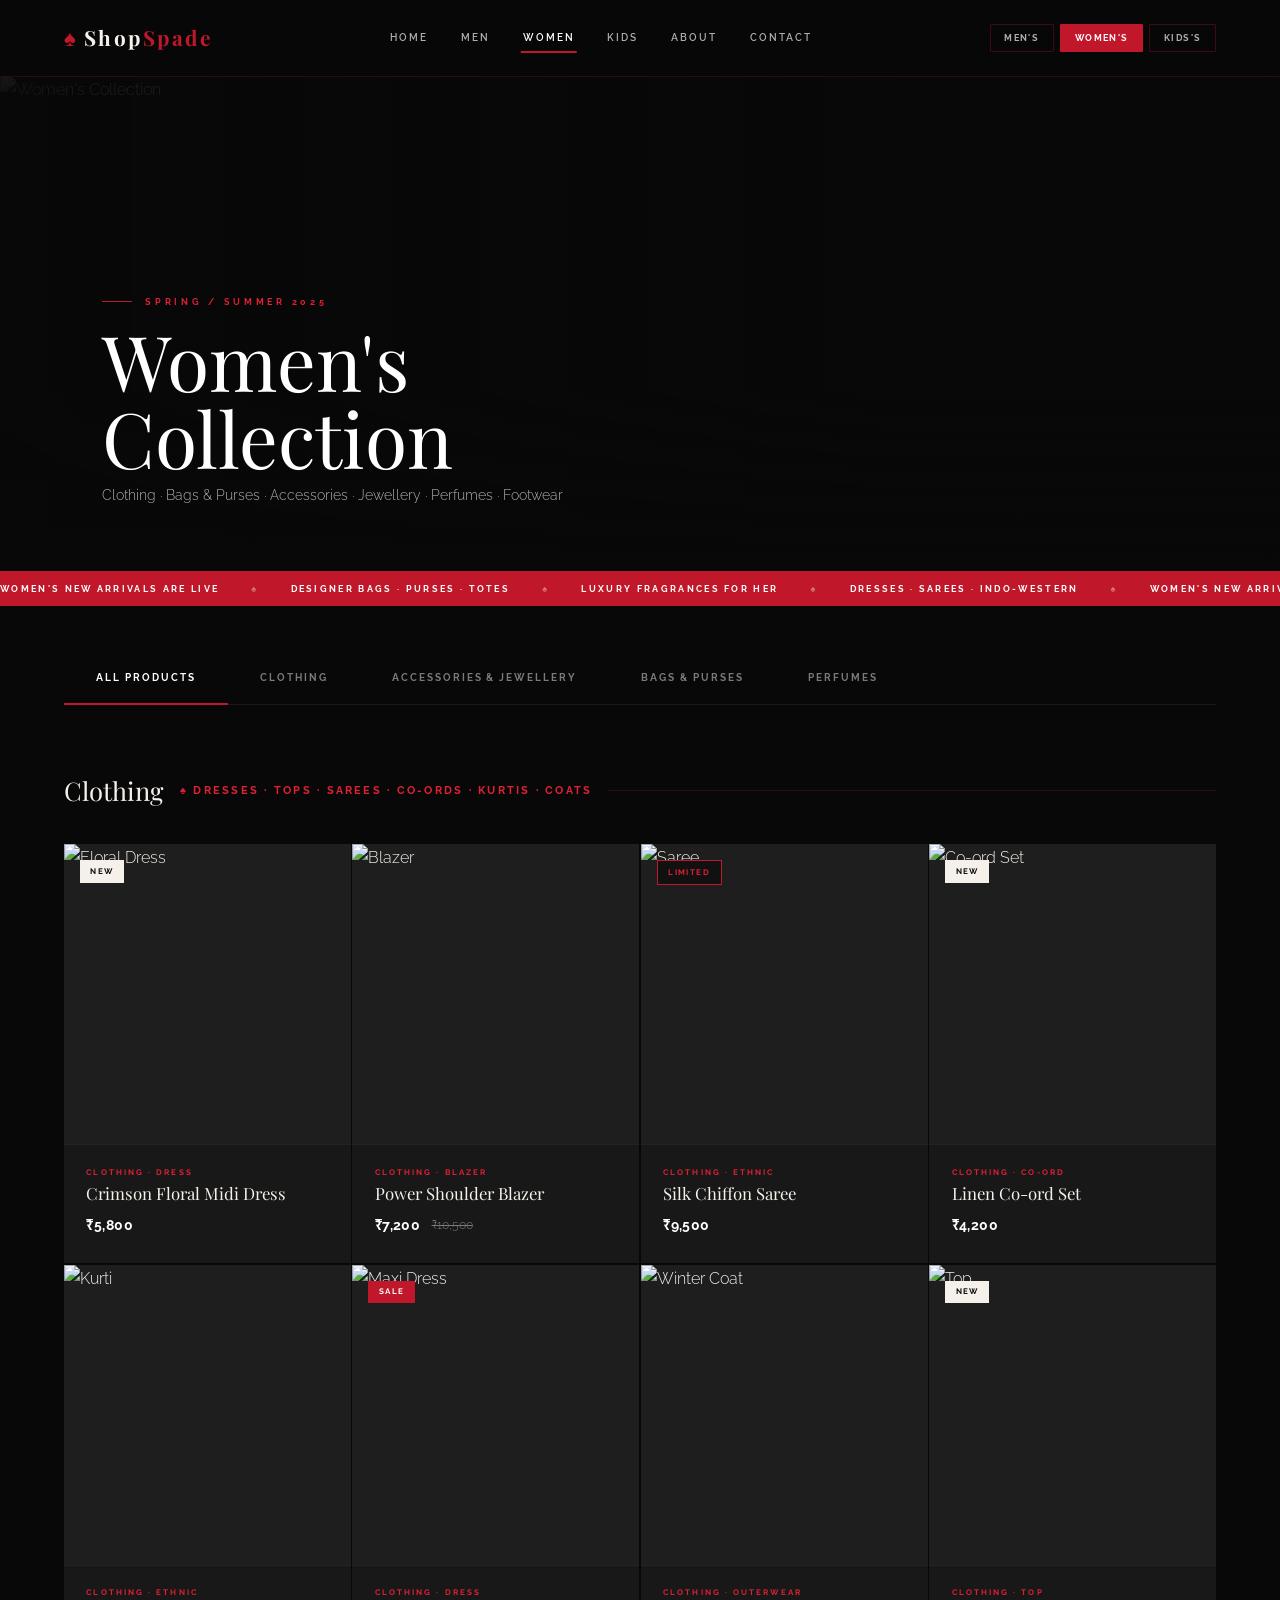
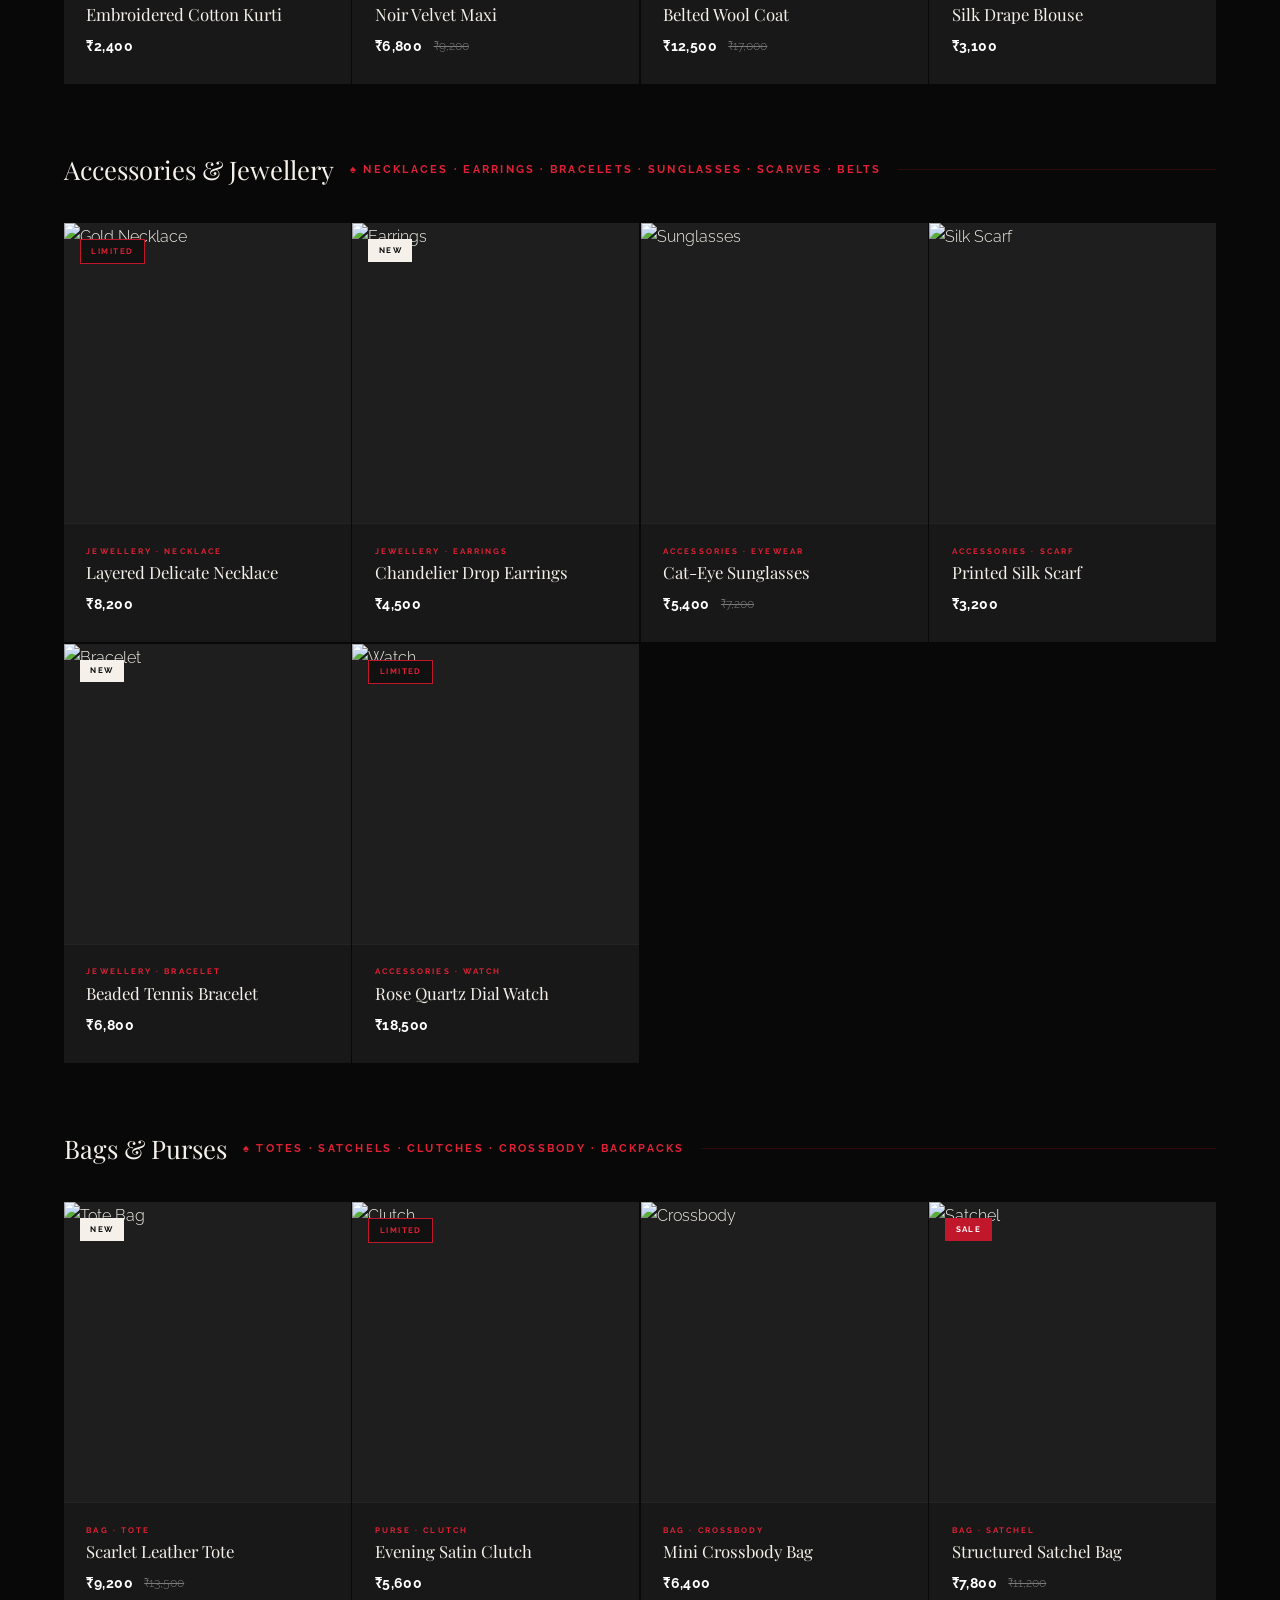
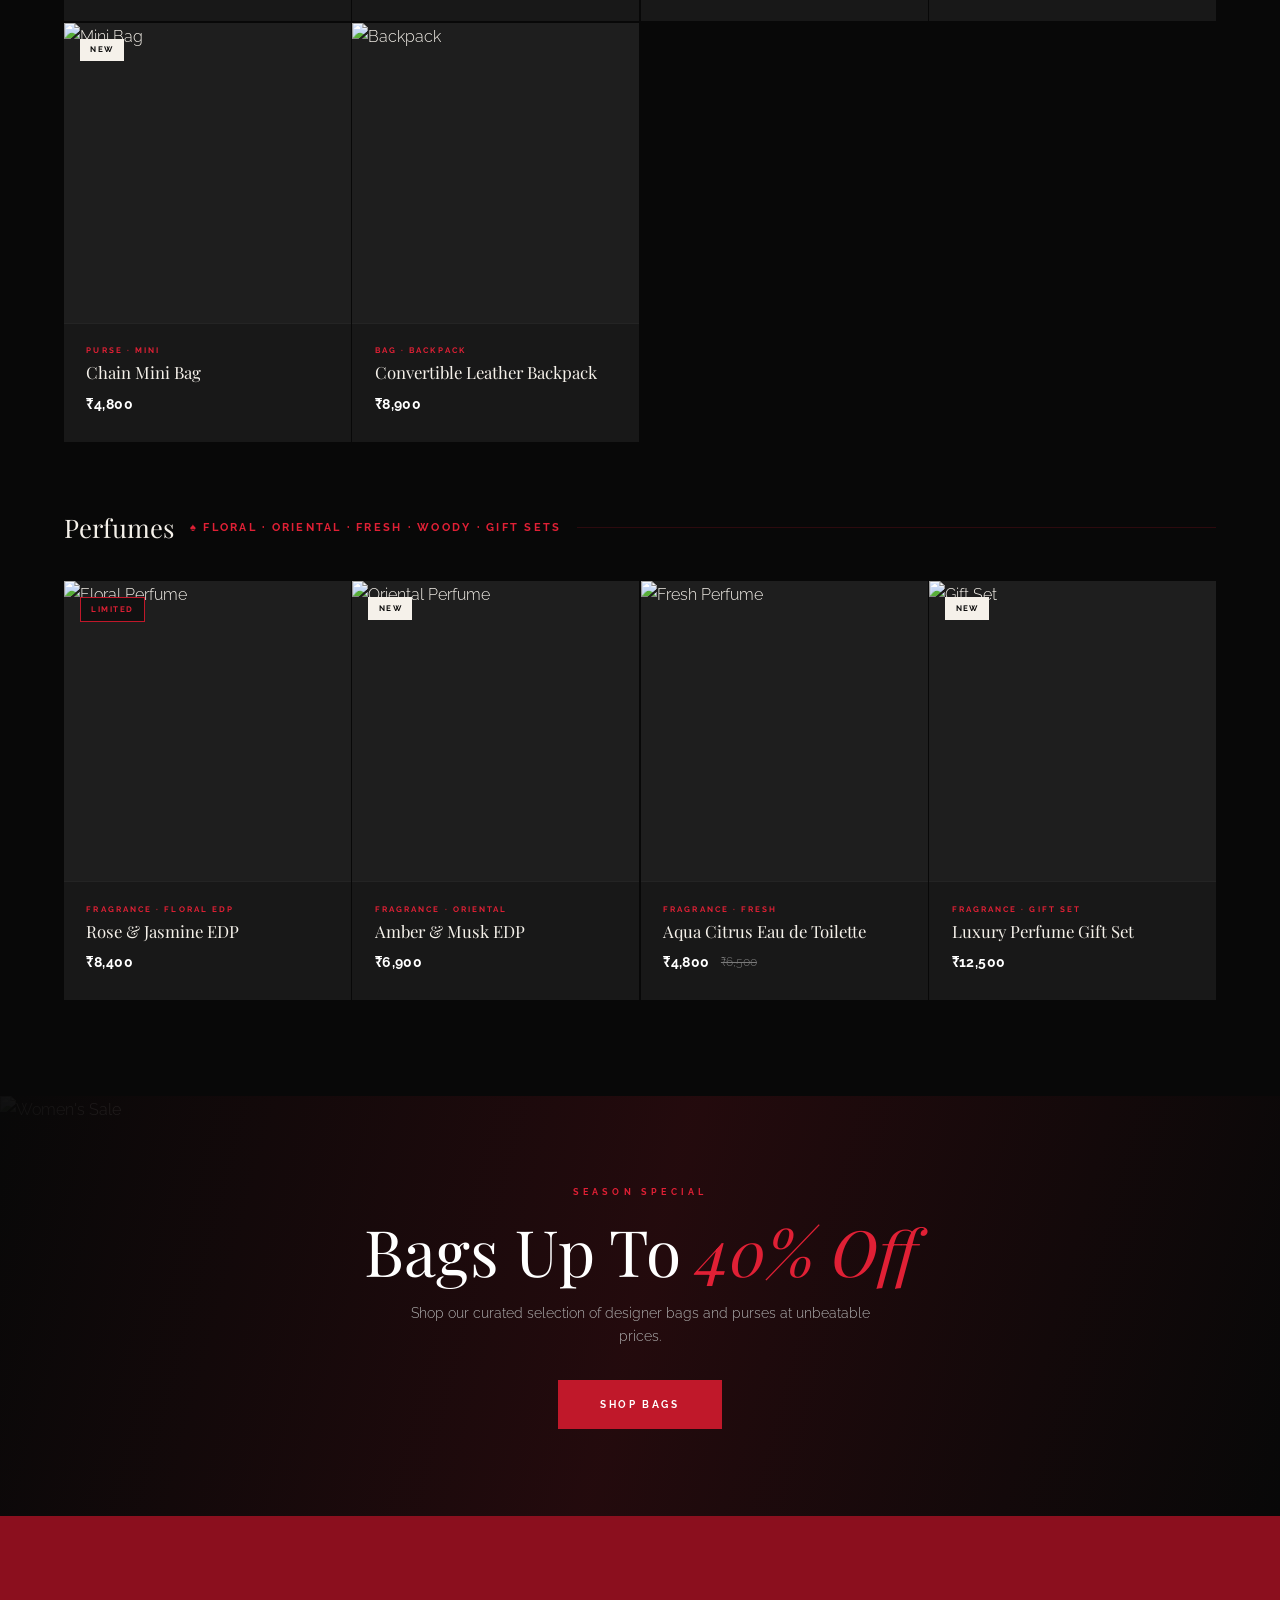
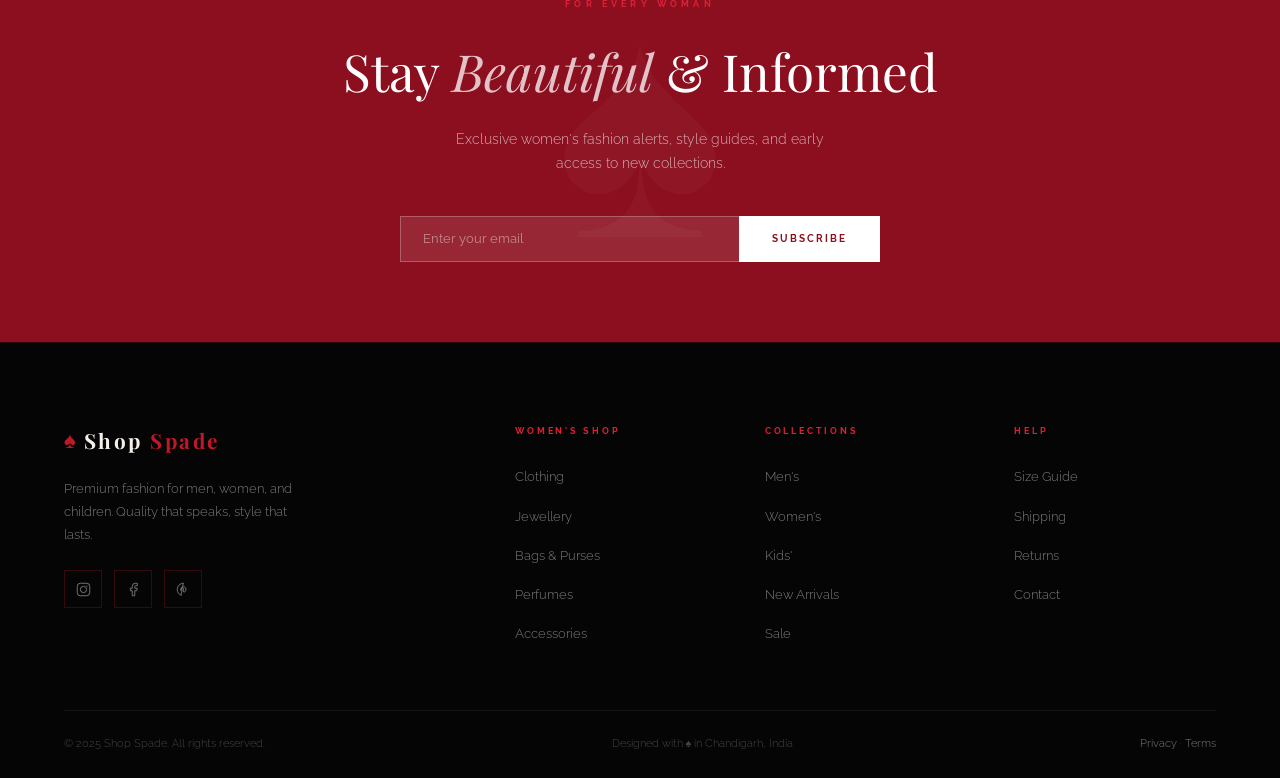
==== womens.html @ 718532b7 "Add files via upload" ====
<!DOCTYPE html>
<html lang="en">

<head>
  <meta charset="UTF-8" />
  <meta name="viewport" content="width=device-width, initial-scale=1.0" />
  <title>Women's Collection — Shop Spade</title>
  <link rel="preconnect" href="https://fonts.googleapis.com" />
  <link rel="preconnect" href="https://fonts.gstatic.com" crossorigin />
  <link
    href="https://fonts.googleapis.com/css2?family=Playfair+Display:ital,wght@0,300;0,400;0,700;1,300;1,400&family=Raleway:wght@200;300;400;600;700&display=swap"
    rel="stylesheet" />
  <link rel="stylesheet" href="style.css" />
</head>

<body>

  <input type="checkbox" id="nav-toggle" class="nav-toggle" />

  <!-- Navbar -->
  <header class="navbar">
    <div class="nav-inner">
      <a href="index.html" class="logo">
        <span class="logo-symbol">♠</span>
        <span class="logo-text">Shop<span>Spade</span></span>
      </a>
      <nav class="nav-links">
        <a href="index.html">Home</a>
        <a href="mens.html">Men</a>
        <a href="womens.html" class="active">Women</a>
        <a href="kids.html">Kids</a>
        <a href="index.html#about">About</a>
        <a href="index.html#contact">Contact</a>
      </nav>
      <div class="nav-sections">
        <a href="mens.html">Men's</a>
        <a href="womens.html" class="active">Women's</a>
        <a href="kids.html">Kids's</a>
      </div>
      <label for="nav-toggle" class="hamburger">
        <span></span><span></span><span></span>
      </label>
    </div>
  </header>

  <!-- Section Hero -->
  <section class="section-hero">
    <img src="https://images.unsplash.com/photo-1483985988355-763728e1935b?w=1600&q=80" alt="Women's Collection" />
    <div class="section-hero-content">
      <p class="section-hero-label">Spring / Summer 2025</p>
      <h1 class="section-hero-title">Women's<br />Collection</h1>
      <p class="section-hero-sub">Clothing · Bags & Purses · Accessories · Jewellery · Perfumes · Footwear</p>
    </div>
  </section>

  <!-- Marquee -->
  <div class="marquee-strip">
    <div class="marquee-track">
      <span>Women's New Arrivals Are Live</span><span class="sep"> ♠ </span>
      <span>Designer Bags · Purses · Totes</span><span class="sep"> ♠ </span>
      <span>Luxury Fragrances for Her</span><span class="sep"> ♠ </span>
      <span>Dresses · Sarees · Indo-Western</span><span class="sep"> ♠ </span>
      <span>Women's New Arrivals Are Live</span><span class="sep"> ♠ </span>
      <span>Designer Bags · Purses · Totes</span><span class="sep"> ♠ </span>
      <span>Luxury Fragrances for Her</span><span class="sep"> ♠ </span>
      <span>Dresses · Sarees · Indo-Western</span><span class="sep"> ♠ </span>
    </div>
  </div>

  <!-- Category Tabs -->
  <input type="radio" id="cat-all" name="womens-cat" class="cat-radio" checked />
  <input type="radio" id="cat-cloth" name="womens-cat" class="cat-radio" />
  <input type="radio" id="cat-acc" name="womens-cat" class="cat-radio" />
  <input type="radio" id="cat-bag" name="womens-cat" class="cat-radio" />
  <input type="radio" id="cat-perf" name="womens-cat" class="cat-radio" />

  <div class="cat-tabs">
    <div class="cat-tabs-inner">
      <label class="cat-label" for="cat-all">All Products</label>
      <label class="cat-label" for="cat-cloth">Clothing</label>
      <label class="cat-label" for="cat-acc">Accessories & Jewellery</label>
      <label class="cat-label" for="cat-bag">Bags & Purses</label>
      <label class="cat-label" for="cat-perf">Perfumes</label>
    </div>
  </div>

  <!-- All Products -->
  <section class="cat-section">
    <div class="cat-section-inner">

      <!-- Clothing -->
      <h2 class="cat-group-title">Clothing <span>♠ Dresses · Tops · Sarees · Co-ords · Kurtis · Coats</span></h2>
      <div class="product-grid" style="margin-bottom:4rem;">

        <article class="product-card">
          <div class="product-img-wrap">
            <img src="assets/Crimson-Floral-Midi-Dress.jpg" alt="Floral Dress" />
            <div class="product-overlay"><button class="btn-overlay">Add to Cart</button></div>
            <span class="product-badge badge-new">New</span>
          </div>
          <div class="product-info">
            <p class="product-category">Clothing · Dress</p>
            <h3 class="product-name">Crimson Floral Midi Dress</h3>
            <div class="product-pricing"><span class="product-price">₹5,800</span></div>
          </div>
        </article>

        <article class="product-card">
          <div class="product-img-wrap">
            <img src="assets/Power-Shoulder-Blazer.jpg" alt="Blazer" />
            <div class="product-overlay"><button class="btn-overlay">Add to Cart</button></div>
          </div>
          <div class="product-info">
            <p class="product-category">Clothing · Blazer</p>
            <h3 class="product-name">Power Shoulder Blazer</h3>
            <div class="product-pricing"><span class="product-price">₹7,200</span><span
                class="product-price-old">₹10,500</span></div>
          </div>
        </article>

        <article class="product-card">
          <div class="product-img-wrap">
            <img src="assets/Silk-Chiffon-Saree.jpg" alt="Saree" />
            <div class="product-overlay"><button class="btn-overlay">Add to Cart</button></div>
            <span class="product-badge badge-limit">Limited</span>
          </div>
          <div class="product-info">
            <p class="product-category">Clothing · Ethnic</p>
            <h3 class="product-name">Silk Chiffon Saree</h3>
            <div class="product-pricing"><span class="product-price">₹9,500</span></div>
          </div>
        </article>

        <article class="product-card">
          <div class="product-img-wrap">
            <img src="assets/Linen-Co-ord-Set.jpg" alt="Co-ord Set" />
            <div class="product-overlay"><button class="btn-overlay">Add to Cart</button></div>
            <span class="product-badge badge-new">New</span>
          </div>
          <div class="product-info">
            <p class="product-category">Clothing · Co-ord</p>
            <h3 class="product-name">Linen Co-ord Set</h3>
            <div class="product-pricing"><span class="product-price">₹4,200</span></div>
          </div>
        </article>

        <article class="product-card">
          <div class="product-img-wrap">
            <img src="assets/Embroidered-Cotton-Kurti.jpg" alt="Kurti" />
            <div class="product-overlay"><button class="btn-overlay">Add to Cart</button></div>
          </div>
          <div class="product-info">
            <p class="product-category">Clothing · Ethnic</p>
            <h3 class="product-name">Embroidered Cotton Kurti</h3>
            <div class="product-pricing"><span class="product-price">₹2,400</span></div>
          </div>
        </article>

        <article class="product-card">
          <div class="product-img-wrap">
            <img src="assets/Noir-Velvet-Maxi.jpg" alt="Maxi Dress" />
            <div class="product-overlay"><button class="btn-overlay">Add to Cart</button></div>
            <span class="product-badge badge-sale">Sale</span>
          </div>
          <div class="product-info">
            <p class="product-category">Clothing · Dress</p>
            <h3 class="product-name">Noir Velvet Maxi</h3>
            <div class="product-pricing"><span class="product-price">₹6,800</span><span
                class="product-price-old">₹9,200</span></div>
          </div>
        </article>

        <article class="product-card">
          <div class="product-img-wrap">
            <img src="assets/Belted-Wool-Coat.jpg" alt="Winter Coat" />
            <div class="product-overlay"><button class="btn-overlay">Add to Cart</button></div>
          </div>
          <div class="product-info">
            <p class="product-category">Clothing · Outerwear</p>
            <h3 class="product-name">Belted Wool Coat</h3>
            <div class="product-pricing"><span class="product-price">₹12,500</span><span
                class="product-price-old">₹17,000</span></div>
          </div>
        </article>

        <article class="product-card">
          <div class="product-img-wrap">
            <img src="assets/Silk-Drape-Blouse.jpg" alt="Top" />
            <div class="product-overlay"><button class="btn-overlay">Add to Cart</button></div>
            <span class="product-badge badge-new">New</span>
          </div>
          <div class="product-info">
            <p class="product-category">Clothing · Top</p>
            <h3 class="product-name">Silk Drape Blouse</h3>
            <div class="product-pricing"><span class="product-price">₹3,100</span></div>
          </div>
        </article>

      </div>

      <!-- Accessories & Jewellery -->
      <h2 class="cat-group-title">Accessories & Jewellery <span>♠ Necklaces · Earrings · Bracelets · Sunglasses ·
          Scarves · Belts</span></h2>
      <div class="product-grid" style="margin-bottom:4rem;">

        <article class="product-card">
          <div class="product-img-wrap">
            <img src="assets/Layered-Delicate-Necklace.jpg" alt="Gold Necklace" />
            <div class="product-overlay"><button class="btn-overlay">Add to Cart</button></div>
            <span class="product-badge badge-limit">Limited</span>
          </div>
          <div class="product-info">
            <p class="product-category">Jewellery · Necklace</p>
            <h3 class="product-name">Layered Delicate Necklace</h3>
            <div class="product-pricing"><span class="product-price">₹8,200</span></div>
          </div>
        </article>

        <article class="product-card">
          <div class="product-img-wrap">
            <img src="assets/Chandelier-Drop-Earrings.jpg" alt="Earrings" />
            <div class="product-overlay"><button class="btn-overlay">Add to Cart</button></div>
            <span class="product-badge badge-new">New</span>
          </div>
          <div class="product-info">
            <p class="product-category">Jewellery · Earrings</p>
            <h3 class="product-name">Chandelier Drop Earrings</h3>
            <div class="product-pricing"><span class="product-price">₹4,500</span></div>
          </div>
        </article>

        <article class="product-card">
          <div class="product-img-wrap">
            <img src="assets/Cat-Eye-Sunglasses.jpg" alt="Sunglasses" />
            <div class="product-overlay"><button class="btn-overlay">Add to Cart</button></div>
          </div>
          <div class="product-info">
            <p class="product-category">Accessories · Eyewear</p>
            <h3 class="product-name">Cat-Eye Sunglasses</h3>
            <div class="product-pricing"><span class="product-price">₹5,400</span><span
                class="product-price-old">₹7,200</span></div>
          </div>
        </article>

        <article class="product-card">
          <div class="product-img-wrap">
            <img src="assets/Printed-Silk-Scarf.jpg" alt="Silk Scarf" />
            <div class="product-overlay"><button class="btn-overlay">Add to Cart</button></div>
          </div>
          <div class="product-info">
            <p class="product-category">Accessories · Scarf</p>
            <h3 class="product-name">Printed Silk Scarf</h3>
            <div class="product-pricing"><span class="product-price">₹3,200</span></div>
          </div>
        </article>

        <article class="product-card">
          <div class="product-img-wrap">
            <img src="assets/Beaded-Tennis-Bracelet.jpg" alt="Bracelet" />
            <div class="product-overlay"><button class="btn-overlay">Add to Cart</button></div>
            <span class="product-badge badge-new">New</span>
          </div>
          <div class="product-info">
            <p class="product-category">Jewellery · Bracelet</p>
            <h3 class="product-name">Beaded Tennis Bracelet</h3>
            <div class="product-pricing"><span class="product-price">₹6,800</span></div>
          </div>
        </article>

        <article class="product-card">
          <div class="product-img-wrap">
            <img src="assets/Rose-Quartz-Dial-Watch.jpg" alt="Watch" />
            <div class="product-overlay"><button class="btn-overlay">Add to Cart</button></div>
            <span class="product-badge badge-limit">Limited</span>
          </div>
          <div class="product-info">
            <p class="product-category">Accessories · Watch</p>
            <h3 class="product-name">Rose Quartz Dial Watch</h3>
            <div class="product-pricing"><span class="product-price">₹18,500</span></div>
          </div>
        </article>

      </div>

      <!-- Bags & Purses -->
      <h2 class="cat-group-title">Bags & Purses <span>♠ Totes · Satchels · Clutches · Crossbody · Backpacks</span></h2>
      <div class="product-grid" style="margin-bottom:4rem;">

        <article class="product-card">
          <div class="product-img-wrap">
            <img src="assets/Scarlet-Leather-Tote.jpg" alt="Tote Bag" />
            <div class="product-overlay"><button class="btn-overlay">Add to Cart</button></div>
            <span class="product-badge badge-new">New</span>
          </div>
          <div class="product-info">
            <p class="product-category">Bag · Tote</p>
            <h3 class="product-name">Scarlet Leather Tote</h3>
            <div class="product-pricing"><span class="product-price">₹9,200</span><span
                class="product-price-old">₹13,500</span></div>
          </div>
        </article>

        <article class="product-card">
          <div class="product-img-wrap">
            <img src="assets/Evening-Satin-Clutch.jpg" alt="Clutch" />
            <div class="product-overlay"><button class="btn-overlay">Add to Cart</button></div>
            <span class="product-badge badge-limit">Limited</span>
          </div>
          <div class="product-info">
            <p class="product-category">Purse · Clutch</p>
            <h3 class="product-name">Evening Satin Clutch</h3>
            <div class="product-pricing"><span class="product-price">₹5,600</span></div>
          </div>
        </article>

        <article class="product-card">
          <div class="product-img-wrap">
            <img src="assets/Mini-Crossbody-Bag.jpg" alt="Crossbody" />
            <div class="product-overlay"><button class="btn-overlay">Add to Cart</button></div>
          </div>
          <div class="product-info">
            <p class="product-category">Bag · Crossbody</p>
            <h3 class="product-name">Mini Crossbody Bag</h3>
            <div class="product-pricing"><span class="product-price">₹6,400</span></div>
          </div>
        </article>

        <article class="product-card">
          <div class="product-img-wrap">
            <img src="assets/Structured-Satchel-Bag.jpg" alt="Satchel" />
            <div class="product-overlay"><button class="btn-overlay">Add to Cart</button></div>
            <span class="product-badge badge-sale">Sale</span>
          </div>
          <div class="product-info">
            <p class="product-category">Bag · Satchel</p>
            <h3 class="product-name">Structured Satchel Bag</h3>
            <div class="product-pricing"><span class="product-price">₹7,800</span><span
                class="product-price-old">₹11,200</span></div>
          </div>
        </article>

        <article class="product-card">
          <div class="product-img-wrap">
            <img src="assets/Chain-Mini-Bag.jpg" alt="Mini Bag" />
            <div class="product-overlay"><button class="btn-overlay">Add to Cart</button></div>
            <span class="product-badge badge-new">New</span>
          </div>
          <div class="product-info">
            <p class="product-category">Purse · Mini</p>
            <h3 class="product-name">Chain Mini Bag</h3>
            <div class="product-pricing"><span class="product-price">₹4,800</span></div>
          </div>
        </article>

        <article class="product-card">
          <div class="product-img-wrap">
            <img src="assets/Convertible-Leather-Backpack.jpg" alt="Backpack" />
            <div class="product-overlay"><button class="btn-overlay">Add to Cart</button></div>
          </div>
          <div class="product-info">
            <p class="product-category">Bag · Backpack</p>
            <h3 class="product-name">Convertible Leather Backpack</h3>
            <div class="product-pricing"><span class="product-price">₹8,900</span></div>
          </div>
        </article>

      </div>

      <!-- Perfumes -->
      <h2 class="cat-group-title">Perfumes <span>♠ Floral · Oriental · Fresh · Woody · Gift Sets</span></h2>
      <div class="product-grid">

        <article class="product-card">
          <div class="product-img-wrap">
            <img src="assets/Rose-Jasmine-EDP.jpg" alt="Floral Perfume" />
            <div class="product-overlay"><button class="btn-overlay">Add to Cart</button></div>
            <span class="product-badge badge-limit">Limited</span>
          </div>
          <div class="product-info">
            <p class="product-category">Fragrance · Floral EDP</p>
            <h3 class="product-name">Rose & Jasmine EDP</h3>
            <div class="product-pricing"><span class="product-price">₹8,400</span></div>
          </div>
        </article>

        <article class="product-card">
          <div class="product-img-wrap">
            <img src="assets/Amber-Musk-EDP.jpg" alt="Oriental Perfume" />
            <div class="product-overlay"><button class="btn-overlay">Add to Cart</button></div>
            <span class="product-badge badge-new">New</span>
          </div>
          <div class="product-info">
            <p class="product-category">Fragrance · Oriental</p>
            <h3 class="product-name">Amber & Musk EDP</h3>
            <div class="product-pricing"><span class="product-price">₹6,900</span></div>
          </div>
        </article>

        <article class="product-card">
          <div class="product-img-wrap">
            <img src="assets/Aqua-Citrus-EDT.jpg" alt="Fresh Perfume" />
            <div class="product-overlay"><button class="btn-overlay">Add to Cart</button></div>
          </div>
          <div class="product-info">
            <p class="product-category">Fragrance · Fresh</p>
            <h3 class="product-name">Aqua Citrus Eau de Toilette</h3>
            <div class="product-pricing"><span class="product-price">₹4,800</span><span
                class="product-price-old">₹6,500</span></div>
          </div>
        </article>

        <article class="product-card">
          <div class="product-img-wrap">
            <img src="assets/Luxury-Perfume-Gift-Set.jpg" alt="Gift Set" />
            <div class="product-overlay"><button class="btn-overlay">Add to Cart</button></div>
            <span class="product-badge badge-new">New</span>
          </div>
          <div class="product-info">
            <p class="product-category">Fragrance · Gift Set</p>
            <h3 class="product-name">Luxury Perfume Gift Set</h3>
            <div class="product-pricing"><span class="product-price">₹12,500</span></div>
          </div>
        </article>

      </div>
    </div>
  </section>

  <!-- Featured Banner -->
  <div class="featured-banner">
    <img src="https://images.unsplash.com/photo-1490481651871-ab68de25d43d?w=1600&q=80" alt="Women's Sale" />
    <div class="featured-banner-content">
      <p class="featured-banner-eyebrow">Season Special</p>
      <h2 class="featured-banner-title">Bags Up To <em>40% Off</em></h2>
      <p class="featured-banner-sub">Shop our curated selection of designer bags and purses at unbeatable prices.</p>
      <a href="#" class="btn-primary">Shop Bags</a>
    </div>
  </div>

  <!-- Newsletter -->
  <section class="newsletter">
    <p class="featured-banner-eyebrow">For Every Woman</p>
    <h2 class="newsletter-title">Stay <em>Beautiful</em> &amp; Informed</h2>
    <p class="newsletter-sub">Exclusive women's fashion alerts, style guides, and early access to new collections.</p>
    <form class="newsletter-form" action="#" method="post">
      <input type="email" placeholder="Enter your email" />
      <button type="submit">Subscribe</button>
    </form>
  </section>

  <!-- Footer -->
  <footer class="footer">
    <div class="footer-inner">
      <div class="footer-brand footer-col">
        <a href="index.html" class="logo"><span class="logo-symbol">♠</span><span class="logo-text">Shop
            <span>Spade</span></span></a>
        <p class="footer-tagline">Premium fashion for men, women, and children. Quality that speaks, style that lasts.
        </p>
        <div class="social-icons">
          <a href="#" class="social-icon" aria-label="Instagram"><svg viewBox="0 0 24 24" fill="none"
              stroke="currentColor" stroke-width="1.5">
              <rect x="2" y="2" width="20" height="20" rx="5" />
              <circle cx="12" cy="12" r="5" />
              <circle cx="17.5" cy="6.5" r="1" fill="currentColor" stroke="none" />
            </svg></a>
          <a href="#" class="social-icon" aria-label="Facebook"><svg viewBox="0 0 24 24" fill="none"
              stroke="currentColor" stroke-width="1.5">
              <path d="M18 2h-3a5 5 0 0 0-5 5v3H7v4h3v8h4v-8h3l1-4h-4V7a1 1 0 0 1 1-1h3z" />
            </svg></a>
          <a href="#" class="social-icon" aria-label="Pinterest"><svg viewBox="0 0 24 24" fill="none"
              stroke="currentColor" stroke-width="1.5">
              <path
                d="M12 2C6.477 2 2 6.477 2 12c0 4.236 2.636 7.855 6.356 9.312-.088-.791-.167-2.005.035-2.868.181-.78 1.172-4.97 1.172-4.97s-.299-.598-.299-1.482c0-1.388.806-2.428 1.808-2.428.852 0 1.265.64 1.265 1.408 0 .858-.546 2.141-.828 3.33-.236.995.499 1.806 1.476 1.806 1.772 0 2.945-2.285 2.945-4.985 0-2.056-1.388-3.57-3.888-3.57-2.83 0-4.598 2.117-4.598 4.482 0 .815.24 1.388.617 1.833z" />
            </svg></a>
        </div>
      </div>
      <div class="footer-col">
        <h4>Women's Shop</h4>
        <ul>
          <li><a href="#">Clothing</a></li>
          <li><a href="#">Jewellery</a></li>
          <li><a href="#">Bags & Purses</a></li>
          <li><a href="#">Perfumes</a></li>
          <li><a href="#">Accessories</a></li>
        </ul>
      </div>
      <div class="footer-col">
        <h4>Collections</h4>
        <ul>
          <li><a href="mens.html">Men's</a></li>
          <li><a href="womens.html">Women's</a></li>
          <li><a href="kids.html">Kids'</a></li>
          <li><a href="#">New Arrivals</a></li>
          <li><a href="#">Sale</a></li>
        </ul>
      </div>
      <div class="footer-col">
        <h4>Help</h4>
        <ul>
          <li><a href="#">Size Guide</a></li>
          <li><a href="#">Shipping</a></li>
          <li><a href="#">Returns</a></li>
          <li><a href="index.html#contact">Contact</a></li>
        </ul>
      </div>
    </div>
    <div class="footer-bottom">
      <p>&copy; 2025 Shop Spade. All rights reserved.</p>
      <p>Designed with ♠ in Chandigarh, India</p>
      <p><a href="#">Privacy</a> · <a href="#">Terms</a></p>
    </div>
  </footer>

</body>

</html>
---- style.css ----
/* CSS Variables */
:root {
  --black: #080808;
  --black-soft: #111111;
  --black-card: #181818;
  --black-mid: #1e1e1e;
  --red: #c0182a;
  --red-light: #e02035;
  --red-deep: #8b0f1e;
  --red-glow: rgba(192, 24, 42, 0.25);
  --ivory: #f5f1ea;
  --ivory-dim: #ebe5d8;
  --white: #ffffff;
  --grey: #7a7a7a;
  --grey-light: #b0b0b0;
  --grey-mid: #444444;

  --font-display: 'Playfair Display', Georgia, serif;
  --font-ui: 'Raleway', sans-serif;

  --shadow-red: 0 0 60px rgba(192, 24, 42, 0.2);
  --shadow-card: 0 12px 60px rgba(0, 0, 0, 0.6);
  --shadow-sm: 0 4px 20px rgba(0, 0, 0, 0.4);
  --radius: 2px;
  --transition: 0.38s cubic-bezier(0.4, 0, 0.2, 1);
  --transition-fast: 0.2s ease;
}

/* Reset & Base */
*,
*::before,
*::after {
  box-sizing: border-box;
  margin: 0;
  padding: 0;
}

html {
  scroll-behavior: smooth;
  font-size: 16px;
}

body {
  background: var(--black);
  color: var(--ivory);
  font-family: var(--font-ui);
  font-weight: 300;
  line-height: 1.7;
  overflow-x: hidden;
}

img {
  display: block;
  width: 100%;
  height: 100%;
  object-fit: cover;
}

a {
  text-decoration: none;
  color: inherit;
}

button {
  cursor: pointer;
  border: none;
  background: none;
  font-family: inherit;
}

ul {
  list-style: none;
}

/* Shared Typography */
.section-label {
  font-family: var(--font-ui);
  font-size: 0.6rem;
  font-weight: 700;
  letter-spacing: 0.4em;
  text-transform: uppercase;
  color: var(--red-light);
  margin-bottom: 0.8rem;
  display: block;
}

.section-title {
  font-family: var(--font-display);
  font-size: clamp(2rem, 4vw, 3.5rem);
  font-weight: 400;
  line-height: 1.1;
  color: var(--ivory);
  margin-bottom: 1rem;
}

.section-title em {
  font-style: italic;
  color: var(--red-light);
}

/* .light modifier kept for backward compat — same as default now */
.section-title.light {
  color: var(--ivory);
}

.section-title.light em {
  color: var(--red-light);
}

/* dark-bg variant for sections with light backgrounds */
.section-title.dark {
  color: var(--black-soft);
}

.title-rule {
  display: flex;
  align-items: center;
  gap: 1rem;
  margin-bottom: 3.5rem;
}

.title-rule span {
  flex: 1;
  height: 1px;
  background: var(--red);
  opacity: 0.25;
}

.title-rule .ri {
  color: var(--red);
  font-size: 0.7rem;
  font-weight: 700;
  letter-spacing: 0.1em;
}

.title-rule.light span {
  background: var(--ivory);
  opacity: 0.15;
}

.title-rule.light .ri {
  color: var(--red-light);
}

.section-header {
  text-align: center;
  margin-bottom: 4rem;
}

.section-header .title-rule {
  justify-content: center;
  max-width: 320px;
  margin: 0 auto;
}

/* Buttons */
.btn-primary {
  display: inline-flex;
  align-items: center;
  gap: 0.6rem;
  padding: 0.9rem 2.6rem;
  background: var(--red);
  color: var(--white);
  border: 1px solid var(--red);
  font-family: var(--font-ui);
  font-size: 0.65rem;
  font-weight: 700;
  letter-spacing: 0.25em;
  text-transform: uppercase;
  transition: background var(--transition), border-color var(--transition), color var(--transition), transform var(--transition-fast), box-shadow var(--transition);
  position: relative;
  overflow: hidden;
  cursor: pointer;
}

/* Wipe animation: red-light slides in from left on hover */
.btn-primary::after {
  content: '';
  position: absolute;
  inset: 0;
  background: var(--red-light);
  transform: scaleX(0);
  transform-origin: right;
  transition: transform var(--transition);
  z-index: 0;
}

.btn-primary:hover::after {
  transform: scaleX(1);
  transform-origin: left;
}

.btn-primary span,
.btn-primary {
  position: relative;
  z-index: 1;
}

.btn-primary:hover {
  transform: translateY(-2px);
  box-shadow: 0 8px 30px var(--red-glow);
}

.btn-outline {
  display: inline-flex;
  align-items: center;
  gap: 0.5rem;
  padding: 0.8rem 2.2rem;
  background: transparent;
  color: var(--red-light);
  border: 1px solid var(--red);
  font-family: var(--font-ui);
  font-size: 0.65rem;
  font-weight: 700;
  letter-spacing: 0.2em;
  text-transform: uppercase;
  transition: background var(--transition), color var(--transition), transform var(--transition-fast);
}

.btn-outline:hover {
  background: var(--red);
  color: var(--white);
  transform: translateY(-2px);
}

.btn-ghost {
  display: inline-flex;
  align-items: center;
  gap: 0.5rem;
  padding: 0.7rem 2rem;
  background: transparent;
  color: var(--ivory);
  border: 1px solid rgba(245, 241, 234, 0.3);
  font-family: var(--font-ui);
  font-size: 0.65rem;
  font-weight: 600;
  letter-spacing: 0.2em;
  text-transform: uppercase;
  transition: border-color var(--transition), color var(--transition);
}

.btn-ghost:hover {
  border-color: var(--red-light);
  color: var(--red-light);
}

/* Navbar */
.nav-toggle {
  display: none;
}

.navbar {
  position: fixed;
  top: 0;
  left: 0;
  right: 0;
  z-index: 1000;
  padding: 0 5%;
  background: rgba(8, 8, 8, 0.97);
  backdrop-filter: blur(16px);
  -webkit-backdrop-filter: blur(16px);
  border-bottom: 1px solid rgba(192, 24, 42, 0.2);
  /* Navbar slides down on page load */
  animation: nav-drop 0.6s ease both;
}

@keyframes nav-drop {

  /* Navbar slides down from top on page load */
  from {
    transform: translateY(-100%);
    opacity: 0;
  }

  to {
    transform: translateY(0);
    opacity: 1;
  }
}

.nav-inner {
  max-width: 1400px;
  margin: 0 auto;
  display: flex;
  align-items: center;
  justify-content: space-between;
  height: 76px;
  gap: 2rem;
}

.logo {
  display: flex;
  align-items: center;
  gap: 0.5rem;
  flex-shrink: 0;
  transition: opacity var(--transition-fast);
}

.logo:hover {
  opacity: 0.8;
}

.logo-symbol {
  color: var(--red);
  font-size: 1.4rem;
  line-height: 1;
}

.logo-text {
  font-family: var(--font-display);
  font-size: 1.3rem;
  font-weight: 700;
  letter-spacing: 0.12em;
  color: var(--ivory);
}

.logo-text span {
  color: var(--red);
}

.nav-links {
  display: flex;
  gap: 0.25rem;
  align-items: center;
  flex: 1;
  justify-content: center;
}

.nav-links a {
  font-size: 0.62rem;
  font-weight: 600;
  letter-spacing: 0.2em;
  text-transform: uppercase;
  color: var(--grey-light);
  padding: 0.4rem 0.9rem;
  position: relative;
  transition: color var(--transition);
}

/* Underline grows from centre on hover */
.nav-links a::after {
  content: '';
  position: absolute;
  bottom: 0;
  left: 50%;
  width: 0;
  height: 2px;
  background: var(--red);
  transform: translateX(-50%);
  transition: width var(--transition);
}

.nav-links a:hover,
.nav-links a.active {
  color: var(--white);
}

.nav-links a:hover::after,
.nav-links a.active::after {
  width: 70%;
}

/* Section nav pills */
.nav-sections {
  display: flex;
  gap: 0.4rem;
  align-items: center;
}

.nav-sections a {
  font-size: 0.58rem;
  font-weight: 700;
  letter-spacing: 0.15em;
  text-transform: uppercase;
  padding: 0.35rem 0.85rem;
  border: 1px solid rgba(192, 24, 42, 0.3);
  color: var(--grey-light);
  transition: all var(--transition);
  border-radius: 1px;
}

.nav-sections a:hover,
.nav-sections a.active {
  background: var(--red);
  border-color: var(--red);
  color: var(--white);
}

/* Hamburger */
.hamburger {
  display: none;
  flex-direction: column;
  gap: 5px;
  cursor: pointer;
  padding: 6px;
  z-index: 10;
}

.hamburger span {
  display: block;
  width: 26px;
  height: 1.5px;
  background: var(--red-light);
  transition: var(--transition);
}

/* Marquee */
.marquee-strip {
  background: var(--red);
  overflow: hidden;
  padding: 0.6rem 0;
}

.marquee-track {
  display: flex;
  gap: 2rem;
  white-space: nowrap;
  /* Smooth left-scroll loop */
  animation: marquee 30s linear infinite;
  width: max-content;
}

/* Pause marquee when hovered so users can read it */
.marquee-strip:hover .marquee-track {
  animation-play-state: paused;
}

.marquee-track span {
  font-size: 0.58rem;
  font-weight: 700;
  letter-spacing: 0.25em;
  text-transform: uppercase;
  color: var(--white);
}

.marquee-track .sep {
  color: rgba(255, 255, 255, 0.4);
}

@keyframes marquee {

  /* Horizontal scroll loop for marquee strip */
  from {
    transform: translateX(0);
  }

  to {
    transform: translateX(-50%);
  }
}

/* Hero */
.hero {
  min-height: 100vh;
  display: grid;
  grid-template-columns: 1fr 1fr;
  align-items: stretch;
  padding-top: 76px;
  overflow: hidden;
  position: relative;
}

.hero-left {
  display: flex;
  flex-direction: column;
  justify-content: center;
  padding: 5rem 5rem 5rem 8%;
  background: var(--black);
  position: relative;
  z-index: 2;
}

/* Diagonal slice between left text and right image */
.hero-left::after {
  content: '';
  position: absolute;
  top: 0;
  right: -60px;
  width: 120px;
  height: 100%;
  background: var(--black);
  clip-path: polygon(0 0, 40% 0, 100% 100%, 0 100%);
  z-index: 3;
}

.hero-right {
  position: relative;
  overflow: hidden;
}

.hero-right img {
  object-position: top center;
  filter: brightness(0.75) saturate(0.9);
  /* Subtle zoom-in as hero loads */
  animation: hero-img-zoom 1.4s ease both;
}

@keyframes hero-img-zoom {

  /* Background image gently zooms in on page load */
  from {
    transform: scale(1.06);
  }

  to {
    transform: scale(1);
  }
}

.hero-right::before {
  content: '';
  position: absolute;
  inset: 0;
  background: linear-gradient(to right, rgba(8, 8, 8, 0.6) 0%, transparent 60%);
  z-index: 1;
}

.hero-right::after {
  content: '';
  position: absolute;
  bottom: 0;
  left: 0;
  right: 0;
  height: 200px;
  background: linear-gradient(to top, var(--black), transparent);
  z-index: 1;
}

.hero-eyebrow {
  font-size: 0.58rem;
  font-weight: 700;
  letter-spacing: 0.45em;
  text-transform: uppercase;
  color: var(--red-light);
  margin-bottom: 1.5rem;
  display: flex;
  align-items: center;
  gap: 0.8rem;
}

.hero-eyebrow::before {
  content: '';
  width: 30px;
  height: 1px;
  background: var(--red);
}

.hero-title {
  font-family: var(--font-display);
  font-size: clamp(3rem, 5.5vw, 6rem);
  font-weight: 400;
  line-height: 1.02;
  color: var(--ivory);
  margin-bottom: 1.5rem;
}

.hero-title em {
  display: block;
  font-style: italic;
  color: var(--red-light);
}

.hero-title strong {
  display: block;
  font-weight: 700;
  color: var(--white);
}

.hero-sub {
  font-size: 0.88rem;
  color: var(--grey-light);
  max-width: 380px;
  line-height: 1.9;
  margin-bottom: 2.5rem;
}

.hero-ctas {
  display: flex;
  gap: 1rem;
  flex-wrap: wrap;
}

.hero-stats {
  display: flex;
  gap: 2.5rem;
  margin-top: 3.5rem;
  padding-top: 2.5rem;
  border-top: 1px solid rgba(192, 24, 42, 0.2);
}

.hero-stat-num {
  display: block;
  font-family: var(--font-display);
  font-size: 2rem;
  font-weight: 700;
  color: var(--red-light);
  line-height: 1;
  margin-bottom: 0.3rem;
}

.hero-stat-lbl {
  font-size: 0.58rem;
  font-weight: 600;
  letter-spacing: 0.2em;
  text-transform: uppercase;
  color: var(--grey);
}

/* Gateway */
.gateway {
  padding: 6rem 5%;
  background: var(--black-soft);
}

.gateway-grid {
  display: grid;
  grid-template-columns: repeat(3, 1fr);
  gap: 1.5rem;
  max-width: 1400px;
  margin: 0 auto;
}

.gateway-card {
  position: relative;
  height: 520px;
  overflow: hidden;
  cursor: pointer;
  display: block;
  /* Cards fade-up as they appear */
  animation: fade-up 0.7s ease both;
}

.gateway-card:nth-child(1) {
  animation-delay: 0.1s;
}

.gateway-card:nth-child(2) {
  animation-delay: 0.22s;
}

.gateway-card:nth-child(3) {
  animation-delay: 0.34s;
}

/* Image slows-zooms on hover */
.gateway-card img {
  transition: transform 0.7s cubic-bezier(0.4, 0, 0.2, 1), filter 0.5s ease;
  filter: brightness(0.55) saturate(0.7);
}

.gateway-card:hover img {
  transform: scale(1.08);
  filter: brightness(0.4) saturate(0.5);
}

.gateway-card::before {
  content: '';
  position: absolute;
  inset: 0;
  background: linear-gradient(to top, rgba(8, 8, 8, 0.95) 0%, rgba(8, 8, 8, 0.2) 60%, transparent 100%);
  z-index: 1;
}

.gateway-overlay {
  position: absolute;
  inset: 0;
  background: rgba(192, 24, 42, 0.0);
  z-index: 1;
  transition: background var(--transition);
}

.gateway-card:hover .gateway-overlay {
  background: rgba(192, 24, 42, 0.08);
}

.gateway-content {
  position: absolute;
  bottom: 0;
  left: 0;
  right: 0;
  padding: 2.5rem;
  z-index: 2;
}

.gateway-tag {
  font-size: 0.55rem;
  font-weight: 700;
  letter-spacing: 0.35em;
  text-transform: uppercase;
  color: var(--red-light);
  margin-bottom: 0.5rem;
}

.gateway-title {
  font-family: var(--font-display);
  font-size: clamp(2rem, 3vw, 3rem);
  font-weight: 400;
  color: var(--white);
  line-height: 1.1;
  margin-bottom: 0.6rem;
}

/* Sub-text slides up and becomes visible on hover */
.gateway-sub {
  font-size: 0.78rem;
  color: var(--grey-light);
  margin-bottom: 1.5rem;
  opacity: 0;
  transform: translateY(12px);
  transition: opacity var(--transition), transform var(--transition);
}

.gateway-card:hover .gateway-sub {
  opacity: 1;
  transform: translateY(0);
}

/* Arrow widens gap on hover, giving a "→" sliding feel */
.gateway-arrow {
  display: inline-flex;
  align-items: center;
  gap: 0.5rem;
  font-size: 0.6rem;
  font-weight: 700;
  letter-spacing: 0.25em;
  text-transform: uppercase;
  color: var(--red-light);
  transition: gap var(--transition), color var(--transition);
}

.gateway-card:hover .gateway-arrow {
  gap: 0.9rem;
  color: var(--white);
}

/* Product */
.product-grid {
  display: grid;
  grid-template-columns: repeat(4, 1fr);
  gap: 1.5px;
  max-width: 1400px;
  margin: 0 auto;
}

.product-card {
  background: var(--black-card);
  transition: transform var(--transition), box-shadow var(--transition);
  cursor: pointer;
  position: relative;
}

/* Card lifts and gets a red outline glow on hover */
.product-card:hover {
  transform: translateY(-8px);
  box-shadow: var(--shadow-card), 0 0 0 1px rgba(192, 24, 42, 0.35);
  z-index: 2;
}

.product-img-wrap {
  position: relative;
  height: 300px;
  overflow: hidden;
  background: var(--black-mid);
}

/* Image zooms in on card hover */
.product-img-wrap img {
  transition: transform 0.65s cubic-bezier(0.4, 0, 0.2, 1);
}

.product-card:hover .product-img-wrap img {
  transform: scale(1.08);
}

/* Dark overlay fades in, revealing the "Add to Cart" button */
.product-overlay {
  position: absolute;
  inset: 0;
  background: rgba(8, 8, 8, 0.55);
  display: flex;
  align-items: center;
  justify-content: center;
  opacity: 0;
  transition: opacity var(--transition);
}

.product-card:hover .product-overlay {
  opacity: 1;
}

/* Button slides up from below into view */
.btn-overlay {
  padding: 0.7rem 1.8rem;
  background: var(--red);
  color: var(--white);
  font-family: var(--font-ui);
  font-size: 0.58rem;
  font-weight: 700;
  letter-spacing: 0.2em;
  text-transform: uppercase;
  transform: translateY(10px);
  transition: transform var(--transition), background var(--transition);
}

.product-card:hover .btn-overlay {
  transform: translateY(0);
}

.btn-overlay:hover {
  background: var(--red-light);
}

.product-badge {
  position: absolute;
  top: 1rem;
  left: 1rem;
  padding: 0.28rem 0.65rem;
  font-size: 0.5rem;
  font-weight: 700;
  letter-spacing: 0.18em;
  text-transform: uppercase;
}

.badge-sale {
  background: var(--red);
  color: var(--white);
}

.badge-new {
  background: var(--ivory);
  color: var(--black);
}

.badge-limit {
  background: var(--black-soft);
  color: var(--red-light);
  border: 1px solid var(--red);
}

.product-info {
  padding: 1.2rem 1.4rem 1.6rem;
  border-top: 1px solid rgba(255, 255, 255, 0.05);
}

.product-category {
  font-size: 0.52rem;
  font-weight: 700;
  letter-spacing: 0.25em;
  text-transform: uppercase;
  color: var(--red-light);
  margin-bottom: 0.3rem;
}

.product-name {
  font-family: var(--font-display);
  font-size: 1.05rem;
  font-weight: 400;
  color: var(--ivory);
  margin-bottom: 0.5rem;
  line-height: 1.3;
}

.product-pricing {
  display: flex;
  align-items: center;
  gap: 0.7rem;
}

.product-price {
  font-size: 0.9rem;
  font-weight: 700;
  color: var(--white);
  letter-spacing: 0.03em;
}

.product-price-old {
  font-size: 0.75rem;
  color: var(--grey);
  text-decoration: line-through;
}

/* Section Hero */
.section-hero {
  height: 55vh;
  min-height: 380px;
  position: relative;
  overflow: hidden;
  display: flex;
  align-items: flex-end;
  padding: 0 8% 4rem;
  margin-top: 76px;
}

.section-hero img {
  position: absolute;
  inset: 0;
  width: 100%;
  height: 100%;
  object-fit: cover;
  filter: brightness(0.4) saturate(0.6);
  /* Background image gently zooms in as page loads */
  animation: hero-img-zoom 1.6s ease both;
}

.section-hero::before {
  content: '';
  position: absolute;
  inset: 0;
  background: linear-gradient(to right, rgba(8, 8, 8, 0.85) 0%, rgba(8, 8, 8, 0.2) 70%);
  z-index: 1;
}

.section-hero::after {
  content: '';
  position: absolute;
  bottom: 0;
  left: 0;
  right: 0;
  height: 180px;
  background: linear-gradient(to top, var(--black), transparent);
  z-index: 1;
}

.section-hero-content {
  position: relative;
  z-index: 2;
}

.section-hero-label {
  font-size: 0.58rem;
  font-weight: 700;
  letter-spacing: 0.4em;
  text-transform: uppercase;
  color: var(--red-light);
  margin-bottom: 0.8rem;
  display: flex;
  align-items: center;
  gap: 0.8rem;
}

.section-hero-label::before {
  content: '';
  width: 30px;
  height: 1px;
  background: var(--red);
}

.section-hero-title {
  font-family: var(--font-display);
  font-size: clamp(3rem, 6vw, 6rem);
  font-weight: 400;
  color: var(--white);
  line-height: 1;
  margin-bottom: 0.5rem;
}

.section-hero-sub {
  font-size: 0.85rem;
  color: var(--grey-light);
}

/* Category Tabs */
.cat-tabs {
  padding: 3rem 5% 0;
  background: var(--black);
}

.cat-tabs-inner {
  max-width: 1400px;
  margin: 0 auto;
  border-bottom: 1px solid rgba(255, 255, 255, 0.07);
  display: flex;
  gap: 0;
}

.cat-radio {
  display: none;
}

.cat-label {
  padding: 1rem 2rem;
  font-size: 0.62rem;
  font-weight: 700;
  letter-spacing: 0.2em;
  text-transform: uppercase;
  color: var(--grey);
  cursor: pointer;
  border-bottom: 2px solid transparent;
  margin-bottom: -1px;
  transition: color var(--transition), border-color var(--transition);
  white-space: nowrap;
}

.cat-label:hover {
  color: var(--ivory);
}

#cat-all:checked~.cat-tabs .cat-tabs-inner label[for="cat-all"],
#cat-cloth:checked~.cat-tabs .cat-tabs-inner label[for="cat-cloth"],
#cat-acc:checked~.cat-tabs .cat-tabs-inner label[for="cat-acc"],
#cat-bag:checked~.cat-tabs .cat-tabs-inner label[for="cat-bag"],
#cat-perf:checked~.cat-tabs .cat-tabs-inner label[for="cat-perf"] {
  color: var(--white);
  border-bottom-color: var(--red);
}

.cat-section {
  padding: 4rem 5% 6rem;
  background: var(--black);
}

.cat-section-inner {
  max-width: 1400px;
  margin: 0 auto;
}

.cat-group-title {
  font-family: var(--font-display);
  font-size: 1.6rem;
  font-weight: 400;
  color: var(--ivory);
  margin-bottom: 2rem;
  display: flex;
  align-items: center;
  gap: 1rem;
}

.cat-group-title::after {
  content: '';
  flex: 1;
  height: 1px;
  background: rgba(192, 24, 42, 0.2);
}

.cat-group-title span {
  color: var(--red-light);
  font-size: 0.7rem;
  font-weight: 700;
  letter-spacing: 0.2em;
  text-transform: uppercase;
  font-family: var(--font-ui);
}

/* Featured Banner */
.featured-banner {
  position: relative;
  height: 420px;
  overflow: hidden;
  margin: 0;
}

.featured-banner img {
  filter: brightness(0.4) saturate(0.5);
  /* Slow parallax-like zoom gives depth to the banner */
  transition: transform 8s ease;
}

.featured-banner:hover img {
  transform: scale(1.04);
}

.featured-banner::before {
  content: '';
  position: absolute;
  inset: 0;
  background: linear-gradient(105deg, rgba(8, 8, 8, 0.9) 0%, rgba(192, 24, 42, 0.15) 50%, rgba(8, 8, 8, 0.6) 100%);
  z-index: 1;
}

.featured-banner-content {
  position: absolute;
  inset: 0;
  display: flex;
  flex-direction: column;
  align-items: center;
  justify-content: center;
  z-index: 2;
  text-align: center;
  padding: 2rem;
}

.featured-banner-eyebrow {
  font-size: 0.58rem;
  font-weight: 700;
  letter-spacing: 0.45em;
  text-transform: uppercase;
  color: var(--red-light);
  margin-bottom: 1rem;
}

.featured-banner-title {
  font-family: var(--font-display);
  font-size: clamp(2.5rem, 5vw, 5rem);
  font-weight: 300;
  color: var(--white);
  line-height: 1.1;
  margin-bottom: 1rem;
}

.featured-banner-title em {
  font-style: italic;
  color: var(--red-light);
}

.featured-banner-sub {
  font-size: 0.85rem;
  color: var(--grey-light);
  max-width: 500px;
  margin-bottom: 2rem;
}

/* Testimonials */
.testimonials {
  padding: 6rem 5%;
  background: var(--black-soft);
}

.testimonials-grid {
  display: grid;
  grid-template-columns: repeat(3, 1fr);
  gap: 1.5rem;
  max-width: 1200px;
  margin: 0 auto;
}

.testimonial-card {
  background: var(--black-card);
  padding: 2.5rem;
  border: 1px solid rgba(192, 24, 42, 0.1);
  /* Card lifts gently and border becomes more visible on hover */
  transition: border-color var(--transition), transform var(--transition), box-shadow var(--transition);
}

.testimonial-card:hover {
  border-color: rgba(192, 24, 42, 0.4);
  transform: translateY(-4px);
  box-shadow: 0 12px 40px rgba(0, 0, 0, 0.4);
}

.testimonial-stars {
  color: var(--red);
  font-size: 0.9rem;
  margin-bottom: 1rem;
  letter-spacing: 0.1em;
}

.testimonial-text {
  font-family: var(--font-display);
  font-size: 1.05rem;
  font-weight: 300;
  font-style: italic;
  color: var(--ivory);
  line-height: 1.7;
  margin-bottom: 1.5rem;
}

.testimonial-author {
  display: flex;
  align-items: center;
  gap: 0.8rem;
}

.testimonial-avatar {
  width: 40px;
  height: 40px;
  border-radius: 50%;
  background: var(--red-deep);
  display: flex;
  align-items: center;
  justify-content: center;
  font-family: var(--font-display);
  font-size: 1rem;
  color: var(--ivory);
  font-style: italic;
  flex-shrink: 0;
}

.testimonial-name {
  font-size: 0.8rem;
  font-weight: 600;
  color: var(--white);
}

.testimonial-loc {
  font-size: 0.62rem;
  color: var(--grey);
  letter-spacing: 0.1em;
  margin-top: 0.1rem;
}

/* Newsletter */
.newsletter {
  padding: 5rem 5%;
  background: var(--red-deep);
  position: relative;
  overflow: hidden;
  text-align: center;
}

/* Large decorative ♠ watermark */
.newsletter::before {
  content: '♠';
  position: absolute;
  font-size: 20rem;
  color: rgba(255, 255, 255, 0.03);
  top: 50%;
  left: 50%;
  transform: translate(-50%, -50%);
  font-family: serif;
  pointer-events: none;
}

.newsletter-title {
  font-family: var(--font-display);
  font-size: clamp(2rem, 4vw, 3.5rem);
  font-weight: 300;
  color: var(--white);
  margin-bottom: 0.8rem;
}

.newsletter-title em {
  font-style: italic;
  color: rgba(255, 255, 255, 0.75);
}

.newsletter-sub {
  font-size: 0.88rem;
  color: rgba(255, 255, 255, 0.65);
  margin-bottom: 2.5rem;
  max-width: 400px;
  margin-left: auto;
  margin-right: auto;
}

.newsletter-form {
  display: flex;
  gap: 0;
  max-width: 480px;
  margin: 0 auto;
}

.newsletter-form input {
  flex: 1;
  padding: 0.9rem 1.4rem;
  background: rgba(255, 255, 255, 0.1);
  border: 1px solid rgba(255, 255, 255, 0.25);
  border-right: none;
  color: var(--white);
  font-family: var(--font-ui);
  font-size: 0.82rem;
  outline: none;
  transition: background var(--transition), border-color var(--transition);
}

.newsletter-form input::placeholder {
  color: rgba(255, 255, 255, 0.45);
}

.newsletter-form input:focus {
  background: rgba(255, 255, 255, 0.15);
  border-color: rgba(255, 255, 255, 0.5);
}

.newsletter-form button {
  padding: 0.9rem 2rem;
  background: var(--white);
  color: var(--red-deep);
  font-family: var(--font-ui);
  font-size: 0.62rem;
  font-weight: 700;
  letter-spacing: 0.2em;
  text-transform: uppercase;
  border: 1px solid var(--white);
  cursor: pointer;
  transition: background var(--transition), color var(--transition);
}

.newsletter-form button:hover {
  background: var(--ivory);
}

/* About */
.about-home {
  display: grid;
  grid-template-columns: 1fr 1fr;
  min-height: 560px;
}

.about-home-img {
  position: relative;
  overflow: hidden;
}

/* Image zooms very slowly for a "living photo" feel */
.about-home-img img {
  filter: brightness(0.6) saturate(0.7);
  transition: transform 10s ease;
}

.about-home:hover .about-home-img img {
  transform: scale(1.04);
}

.about-home-img::after {
  content: '';
  position: absolute;
  inset: 0;
  background: linear-gradient(to right, transparent 50%, var(--black) 100%);
}

.about-home-content {
  background: var(--black);
  display: flex;
  flex-direction: column;
  justify-content: center;
  padding: 5rem 8% 5rem 5rem;
}

.about-home-content .section-title {
  color: var(--ivory);
}

.about-home-content .section-title em {
  color: var(--red-light);
}

.about-text {
  font-size: 0.88rem;
  color: var(--grey-light);
  line-height: 1.9;
  margin-bottom: 1.2rem;
  max-width: 500px;
}

/* Contact */
.contact {
  padding: 7rem 5%;
  background: var(--black-soft);
}

.contact-wrapper {
  max-width: 1200px;
  margin: 0 auto;
  display: grid;
  grid-template-columns: 1fr 1.8fr;
  gap: 5rem;
  align-items: start;
}

.contact-info {
  display: flex;
  flex-direction: column;
  gap: 2rem;
}

.contact-item {
  display: flex;
  flex-direction: column;
  gap: 0.35rem;
}

.ci-icon {
  font-size: 1rem;
  color: var(--red);
  margin-bottom: 0.2rem;
}

.ci-label {
  font-size: 0.55rem;
  font-weight: 700;
  letter-spacing: 0.3em;
  text-transform: uppercase;
  color: var(--red-light);
}

.ci-value {
  font-size: 0.88rem;
  color: var(--grey-light);
  line-height: 1.6;
}

.contact-form {
  display: flex;
  flex-direction: column;
  gap: 1.3rem;
}

.form-row {
  display: grid;
  grid-template-columns: 1fr 1fr;
  gap: 1.3rem;
}

.form-group {
  display: flex;
  flex-direction: column;
  gap: 0.45rem;
}

.form-group label {
  font-size: 0.58rem;
  font-weight: 700;
  letter-spacing: 0.22em;
  text-transform: uppercase;
  color: var(--grey);
}

.form-group input,
.form-group textarea,
.form-group select {
  background: var(--black-card);
  border: 1px solid rgba(255, 255, 255, 0.07);
  border-bottom: 1px solid rgba(192, 24, 42, 0.3);
  padding: 0.8rem 1.1rem;
  font-family: var(--font-ui);
  font-size: 0.85rem;
  font-weight: 300;
  color: var(--ivory);
  outline: none;
  transition: border-color var(--transition), background var(--transition);
}

.form-group input:focus,
.form-group textarea:focus,
.form-group select:focus {
  border-color: var(--red);
  background: rgba(192, 24, 42, 0.05);
}

.form-group input::placeholder,
.form-group textarea::placeholder {
  color: var(--grey-mid);
}

.form-group textarea {
  resize: vertical;
  min-height: 130px;
}

.form-group select {
  appearance: none;
  cursor: pointer;
}

.form-group select option {
  background: var(--black-card);
  color: var(--ivory);
}

.contact-form .btn-primary {
  align-self: flex-start;
  margin-top: 0.5rem;
}

/* Footer */
.footer {
  background: #050505;
  border-top: 1px solid rgba(192, 24, 42, 0.18);
  padding: 5rem 5% 0;
}

.footer-inner {
  max-width: 1400px;
  margin: 0 auto;
  display: grid;
  grid-template-columns: 2fr 1fr 1fr 1fr;
  gap: 3rem;
  padding-bottom: 4rem;
  border-bottom: 1px solid rgba(255, 255, 255, 0.06);
}

.footer-brand .logo {
  margin-bottom: 1.2rem;
}

.footer-tagline {
  font-size: 0.8rem;
  color: var(--grey);
  line-height: 1.8;
  max-width: 240px;
  margin-bottom: 1.5rem;
}

.footer-col h4 {
  font-size: 0.58rem;
  font-weight: 700;
  letter-spacing: 0.3em;
  text-transform: uppercase;
  color: var(--red-light);
  margin-bottom: 1.5rem;
}

.footer-col ul {
  display: flex;
  flex-direction: column;
  gap: 0.75rem;
}

/* Footer links shift right and brighten on hover */
.footer-col ul li a {
  font-size: 0.8rem;
  color: var(--grey);
  transition: color var(--transition), padding-left var(--transition);
}

.footer-col ul li a:hover {
  color: var(--white);
  padding-left: 5px;
}

.social-icons {
  display: flex;
  gap: 0.75rem;
  flex-wrap: wrap;
  margin-top: 0.5rem;
}

.social-icon {
  width: 38px;
  height: 38px;
  border: 1px solid rgba(192, 24, 42, 0.25);
  display: flex;
  align-items: center;
  justify-content: center;
  color: var(--grey);
  transition: all var(--transition);
}

.social-icon svg {
  width: 15px;
  height: 15px;
}

.social-icon:hover {
  border-color: var(--red);
  color: var(--red-light);
  background: rgba(192, 24, 42, 0.1);
}

.footer-bottom {
  max-width: 1400px;
  margin: 0 auto;
  padding: 1.5rem 0;
  display: flex;
  justify-content: space-between;
  align-items: center;
  flex-wrap: wrap;
  gap: 0.5rem;
}

.footer-bottom p {
  font-size: 0.68rem;
  color: var(--grey-mid);
}

.footer-bottom a {
  color: var(--grey);
  transition: color var(--transition-fast);
}

.footer-bottom a:hover {
  color: var(--red-light);
}

/* Responsive Tablet */
@media (max-width: 1024px) {
  .product-grid {
    grid-template-columns: repeat(3, 1fr);
  }

  .footer-inner {
    grid-template-columns: 1fr 1fr;
  }

  .footer-brand {
    grid-column: 1 / -1;
  }

  .testimonials-grid {
    grid-template-columns: repeat(2, 1fr);
  }

  .hero {
    grid-template-columns: 1fr;
    min-height: auto;
  }

  .hero-left {
    padding: 5rem 6% 4rem;
  }

  .hero-left::after {
    display: none;
  }

  .hero-right {
    height: 50vw;
    max-height: 500px;
  }

  .about-home {
    grid-template-columns: 1fr;
  }

  .about-home-img {
    height: 400px;
  }

  .about-home-content {
    padding: 4rem 6%;
  }

  .gateway-grid {
    grid-template-columns: 1fr 1fr;
  }

  .gateway-card:last-child {
    grid-column: 1 / -1;
  }
}

/* ── TABLET NARROW ── */
@media (max-width: 820px) {
  .contact-wrapper {
    grid-template-columns: 1fr;
    gap: 3rem;
  }

  .product-grid {
    grid-template-columns: repeat(2, 1fr);
  }
}

/*
   RESPONSIVE — MOBILE (≤600px)
   FIX: hamburger + mobile menu selectors corrected
*/
@media (max-width: 600px) {
  .hamburger {
    display: flex;
  }

  .nav-sections {
    display: none;
  }

  .nav-links {
    display: none;
    position: fixed;
    top: 76px;
    left: 0;
    right: 0;
    background: rgba(8, 8, 8, 0.98);
    flex-direction: column;
    padding: 2rem;
    gap: 1.5rem;
    border-top: 1px solid rgba(192, 24, 42, 0.2);
    z-index: 999;
    max-height: calc(100vh - 76px);
    overflow-y: auto;
  }

  .nav-toggle:checked~.navbar .nav-links {
    display: flex;
  }

  .nav-toggle:checked~.navbar .hamburger span:nth-child(1) {
    transform: translateY(6.5px) rotate(45deg);
  }

  .nav-toggle:checked~.navbar .hamburger span:nth-child(2) {
    opacity: 0;
  }

  .nav-toggle:checked~.navbar .hamburger span:nth-child(3) {
    transform: translateY(-6.5px) rotate(-45deg);
  }

  .nav-links a {
    font-size: 0.75rem;
    padding: 0.5rem 0;
  }

  .hero-left {
    padding: 4rem 6% 3rem;
  }

  .hero-right {
    height: 60vw;
  }

  .hero-stats {
    flex-wrap: wrap;
    gap: 1.5rem;
  }

  .hero-ctas {
    flex-direction: column;
  }

  .gateway-grid {
    grid-template-columns: 1fr;
  }

  .gateway-card:last-child {
    grid-column: auto;
  }

  .gateway-card {
    height: 380px;
  }

  .product-grid {
    grid-template-columns: 1fr 1fr;
    gap: 1px;
  }

  .product-img-wrap {
    height: 200px;
  }

  .testimonials-grid {
    grid-template-columns: 1fr;
  }

  .form-row {
    grid-template-columns: 1fr;
  }

  .newsletter-form {
    flex-direction: column;
  }

  .newsletter-form input {
    border-right: 1px solid rgba(255, 255, 255, 0.25);
    border-bottom: none;
  }

  .footer-inner {
    grid-template-columns: 1fr;
  }

  .footer-bottom {
    flex-direction: column;
    text-align: center;
  }

  .cat-tabs-inner {
    overflow-x: auto;
  }

  .section-hero {
    height: 45vh;
    padding: 0 5% 3rem;
  }
}

/* Animations */
@keyframes fade-up {

  /* Content drifts upward as it fades in */
  from {
    opacity: 0;
    transform: translateY(28px);
  }

  to {
    opacity: 1;
    transform: translateY(0);
  }
}

/* Staggered hero text — each element arrives slightly later than the last */
.hero-eyebrow {
  animation: fade-up 0.8s 0.15s both;
}

.hero-title {
  animation: fade-up 0.9s 0.3s both;
}

.hero-sub {
  animation: fade-up 0.8s 0.45s both;
}

.hero-ctas {
  animation: fade-up 0.8s 0.6s both;
}

.hero-stats {
  animation: fade-up 0.8s 0.75s both;
}

/* Section page hero text */
.section-hero-content {
  animation: fade-up 0.9s 0.2s both;
}
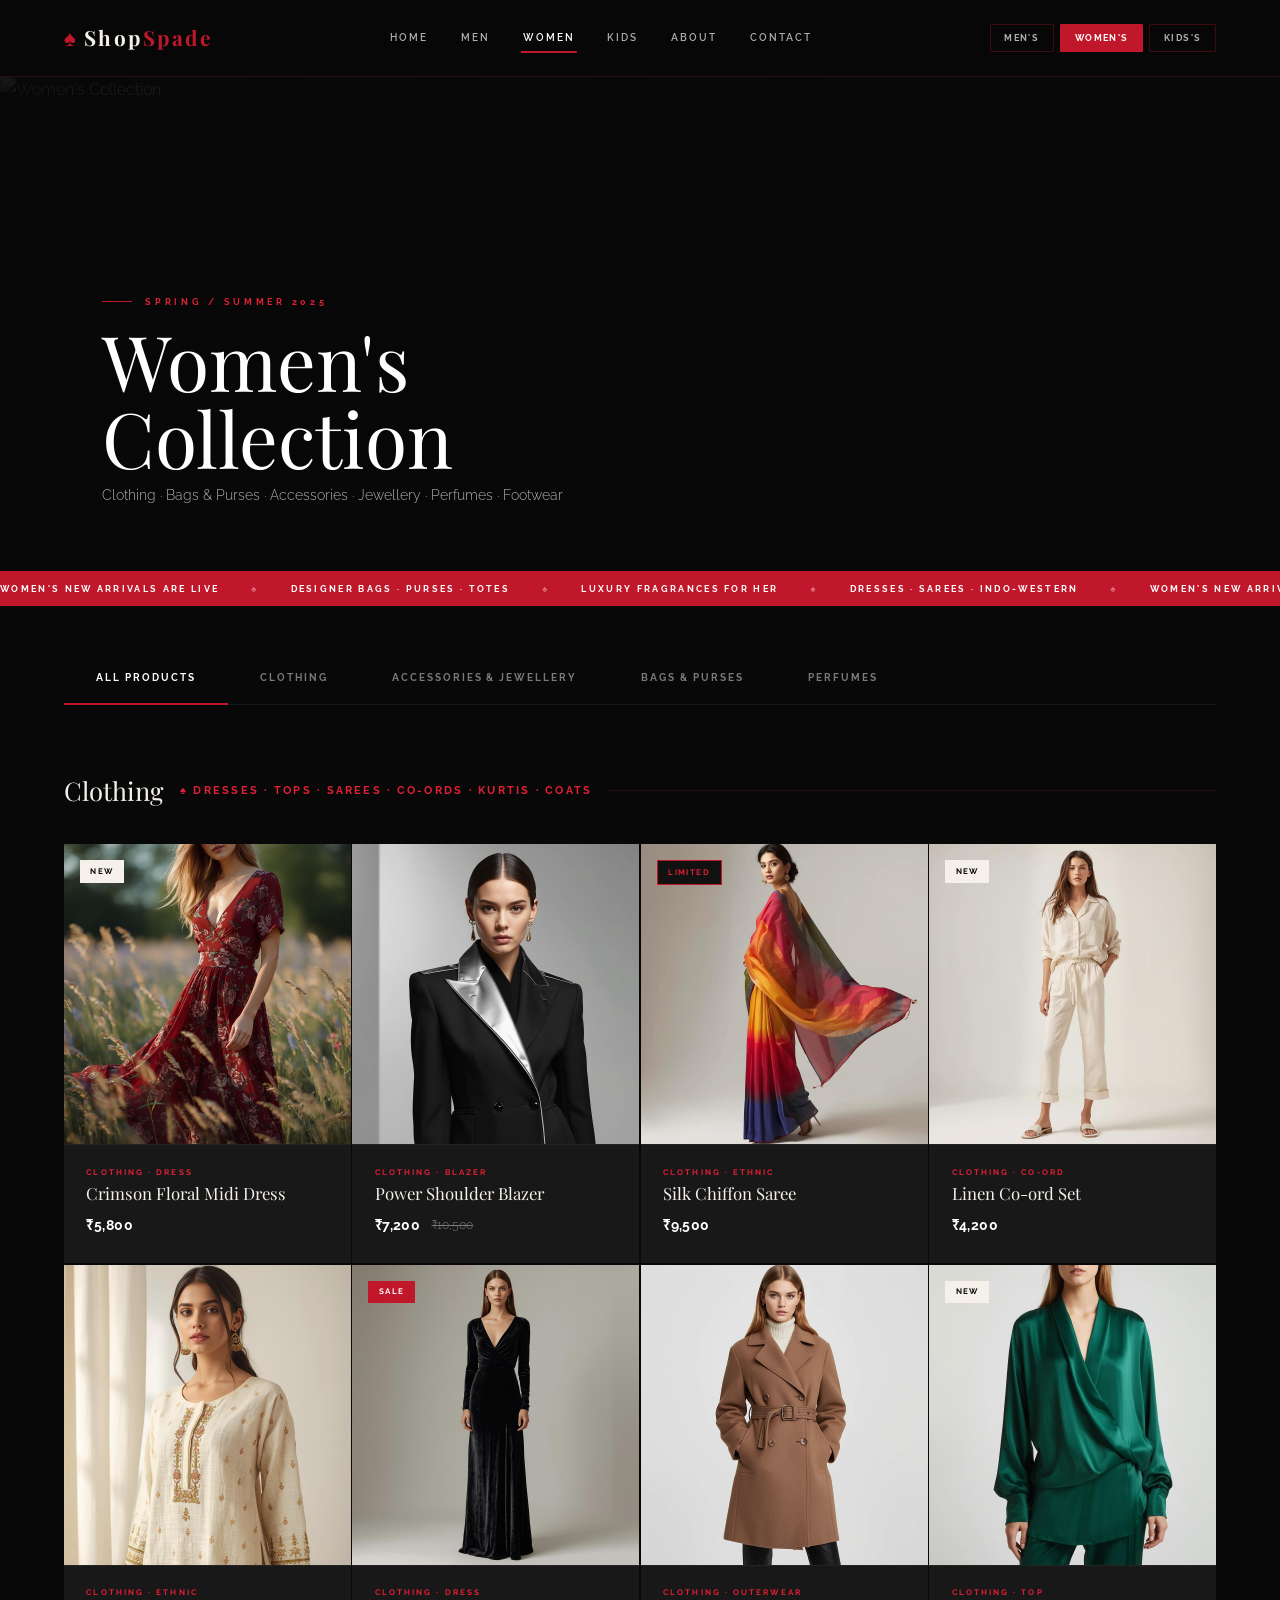
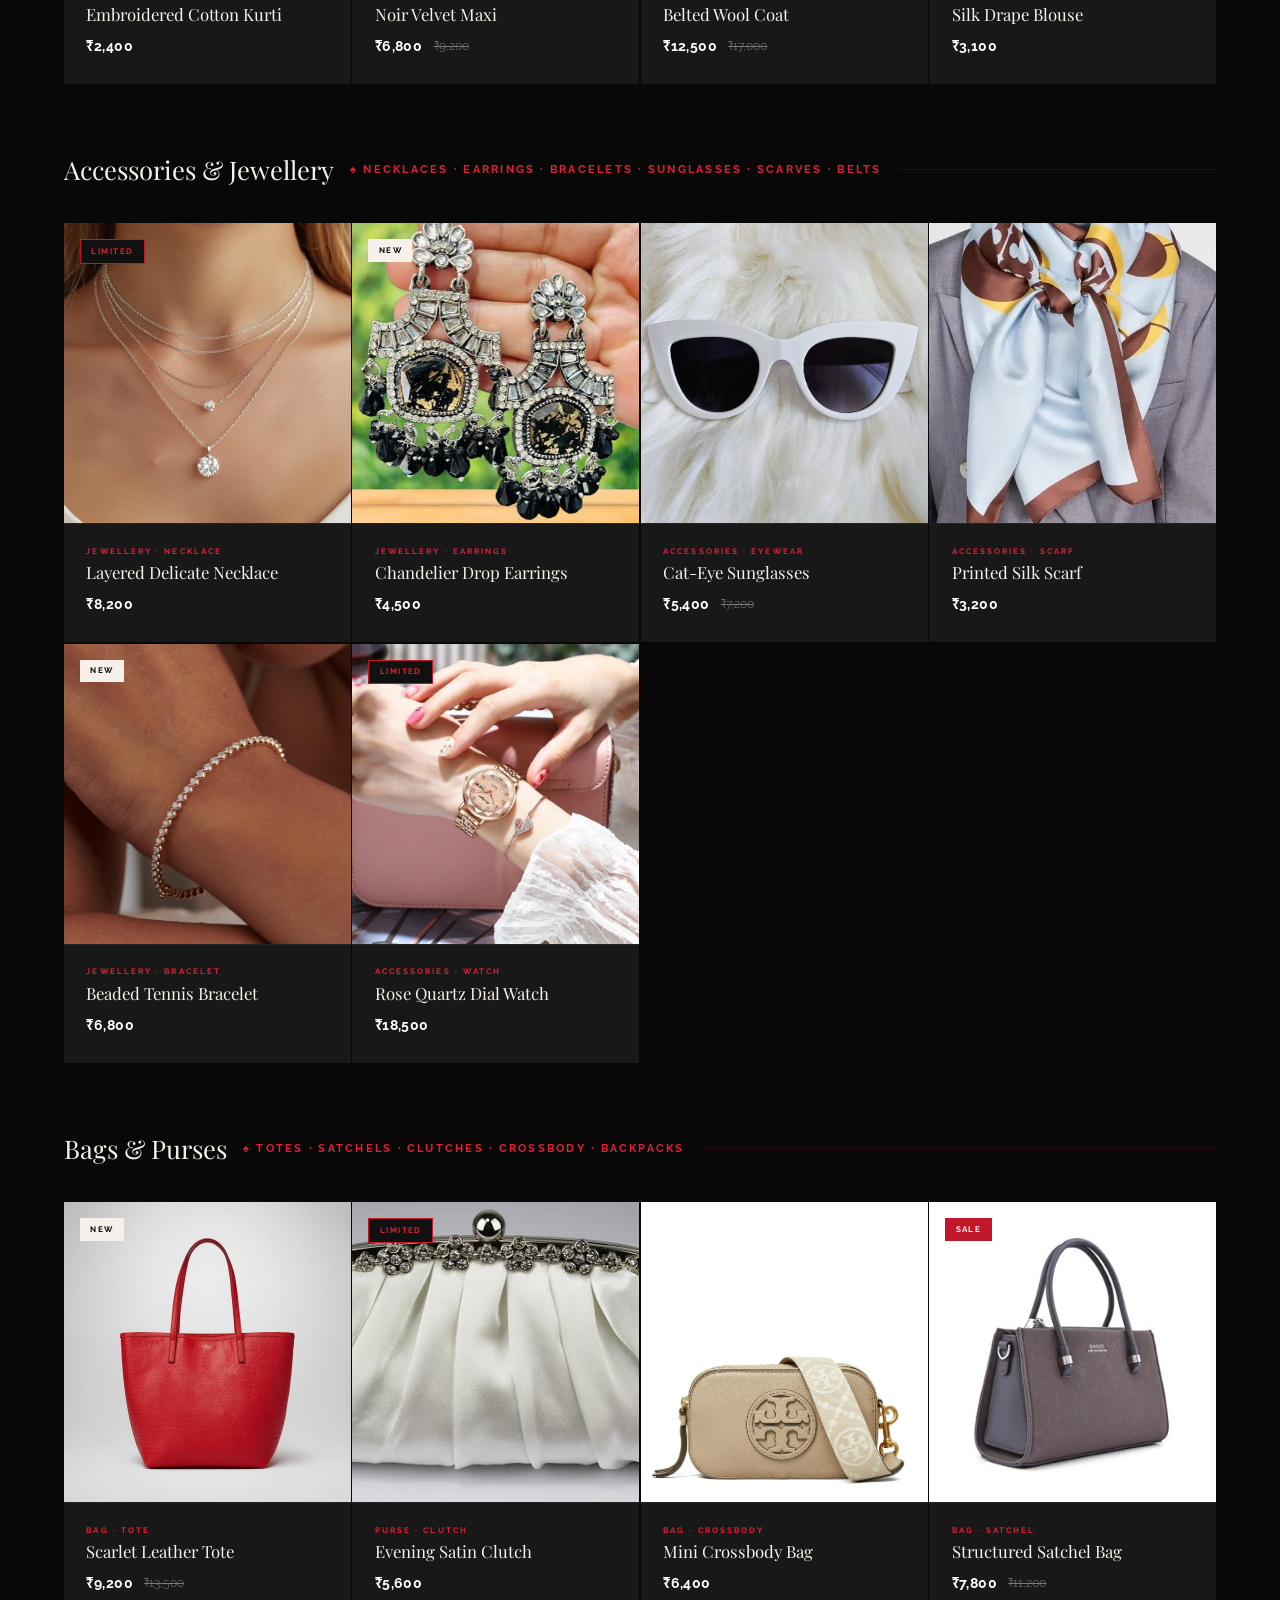
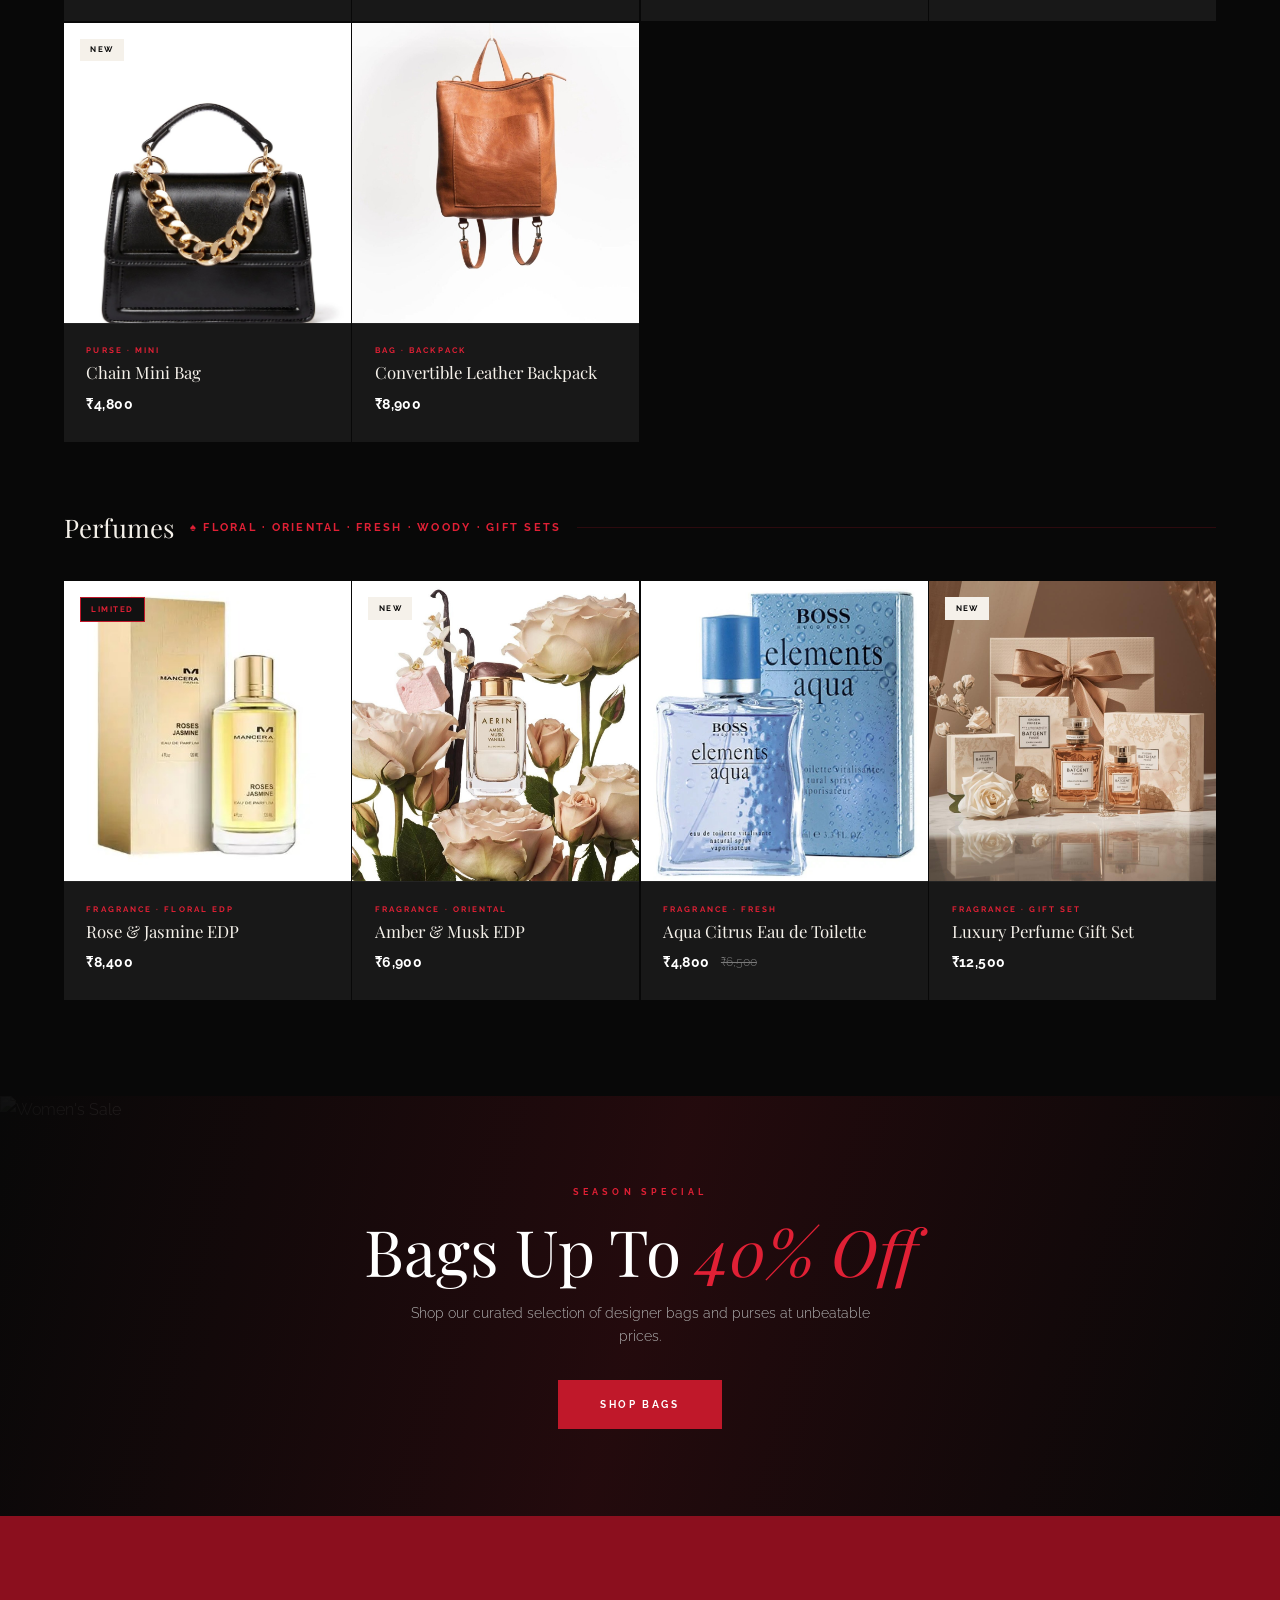
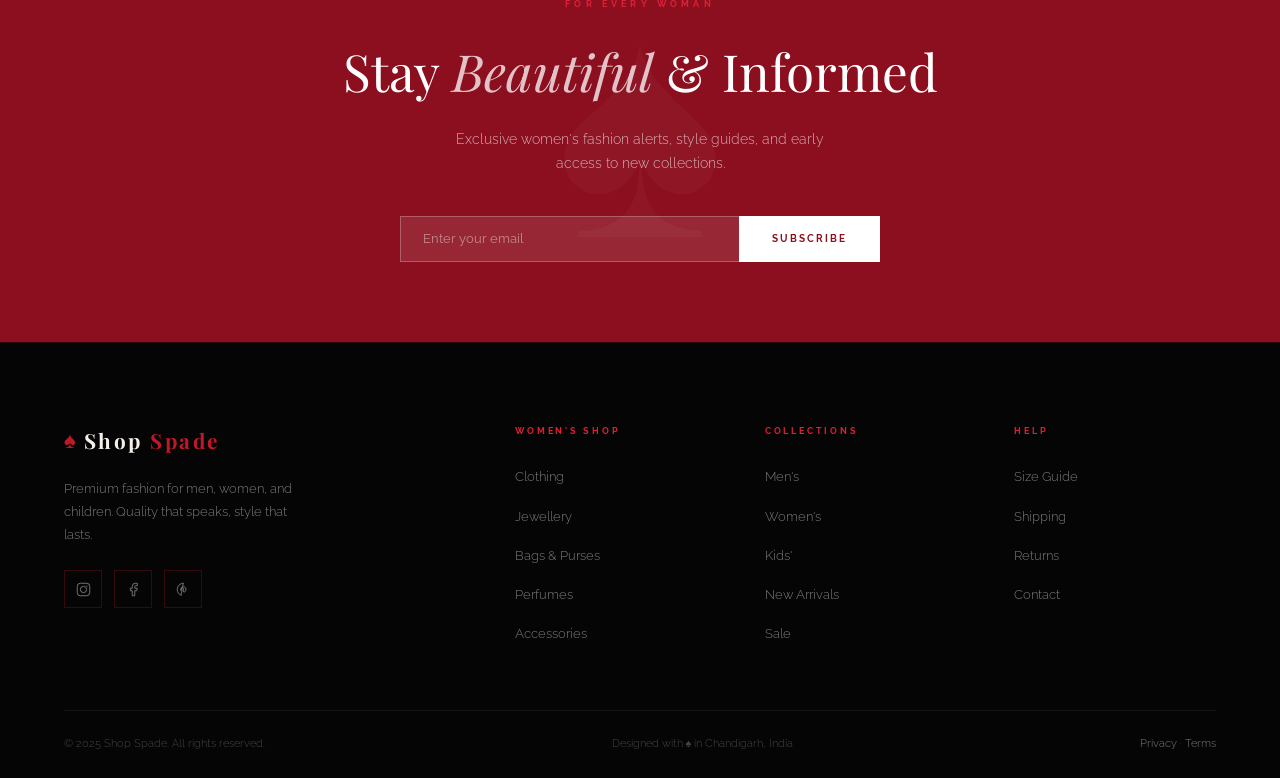
==== commit 801199e2: "Update womens.html" ====
--- a/womens.html
+++ b/womens.html
@@ -288,7 +288,7 @@
 
         <article class="product-card">
           <div class="product-img-wrap">
-            <img src="assets/Scarlet-Leather-Tote.jpg" alt="Tote Bag" />
+            <img src="assets/Scarlet-Tote-Bag.jpg" alt="Tote Bag" />
             <div class="product-overlay"><button class="btn-overlay">Add to Cart</button></div>
             <span class="product-badge badge-new">New</span>
           </div>
@@ -513,4 +513,4 @@
 
 </body>
 
-</html>+</html>
